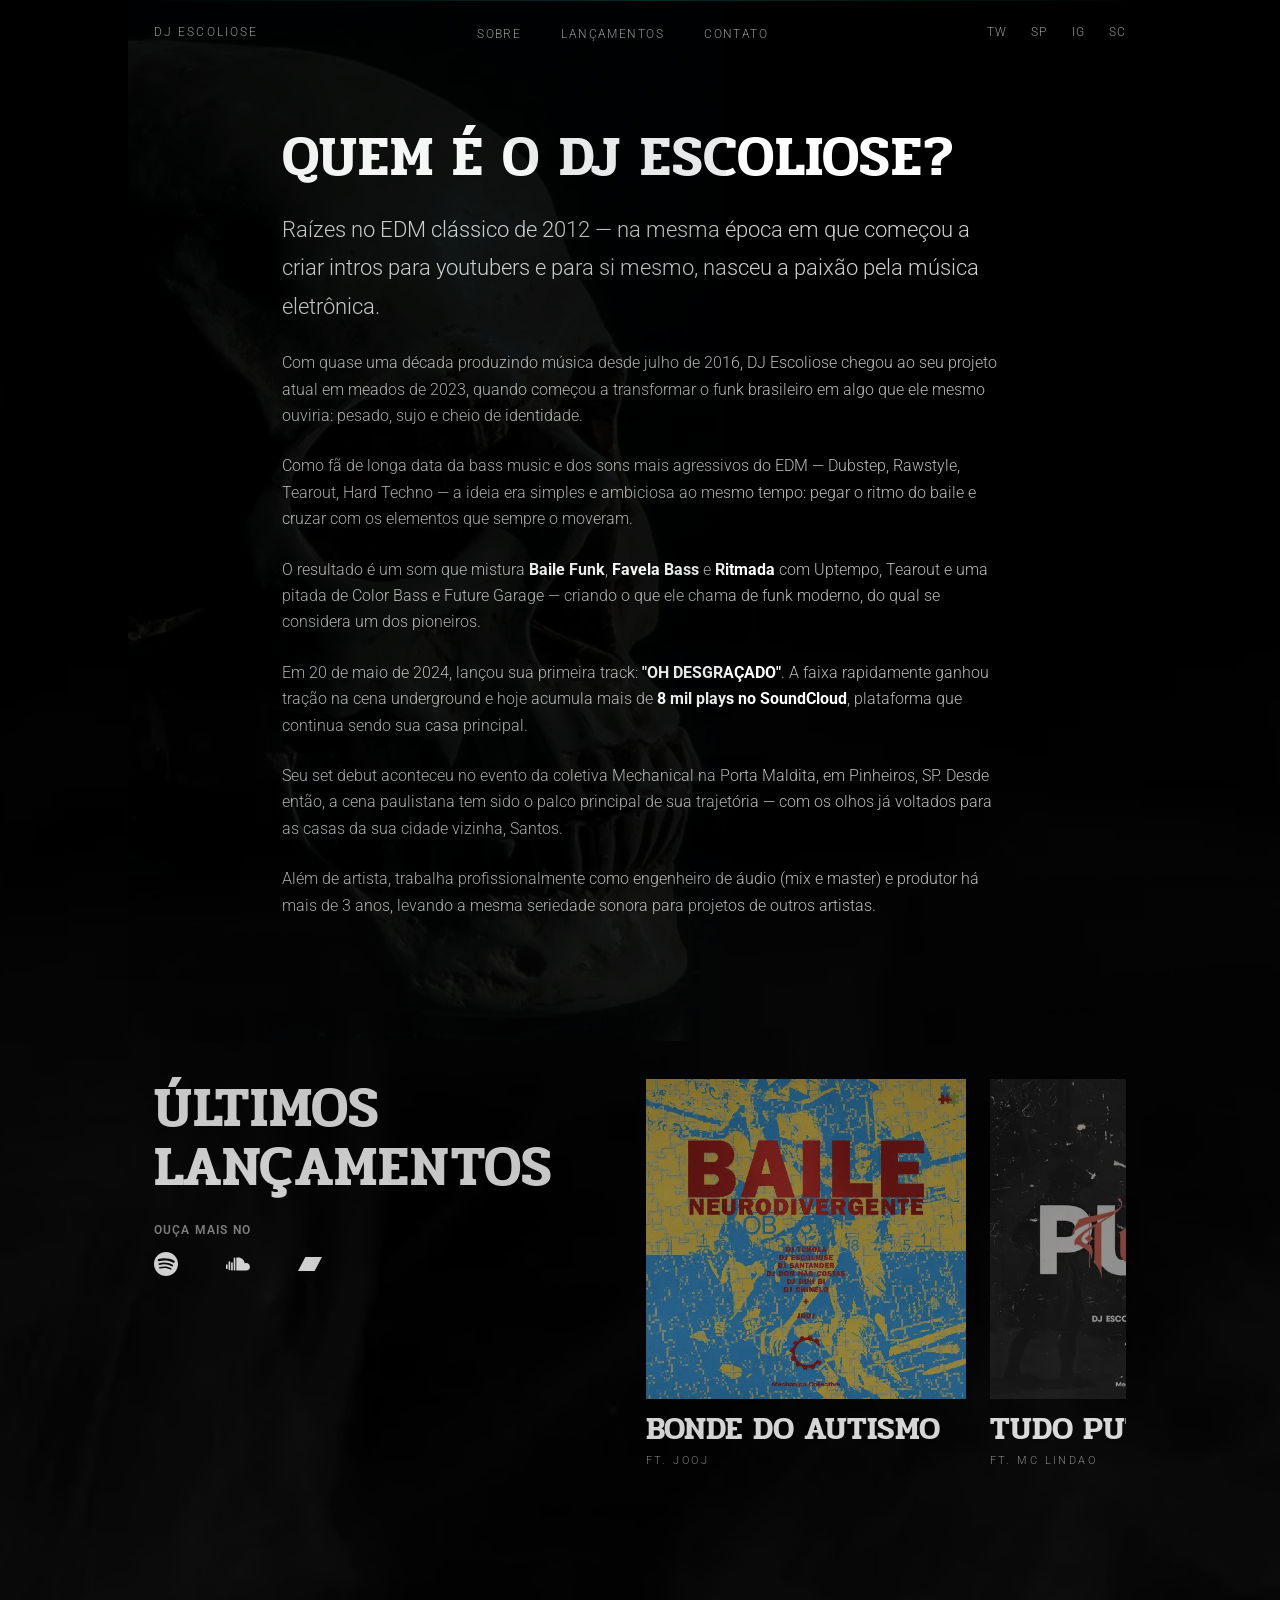
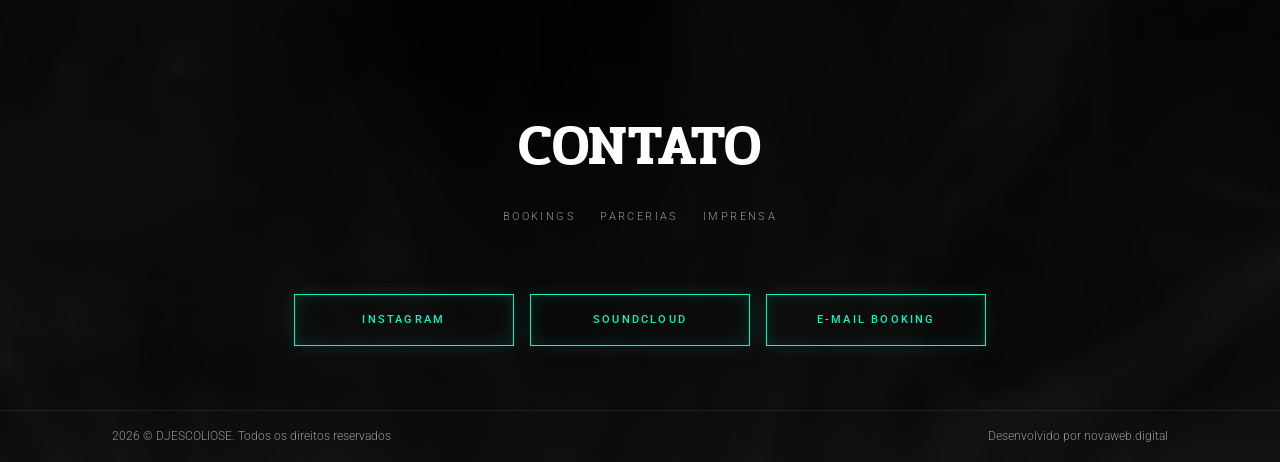
==== sobre.html @ ba5cff95 "adicionado página sobre com texto temporário" ====
<!doctype html>
<html lang="pt-BR">
  <head>
    <meta charset="UTF-8" />
    <meta name="viewport" content="width=device-width, initial-scale=1.0" />
    <title>DJ Escoliose — Funk Moderno da Baixada Santista</title>
    <meta
      name="description"
      content="DJ e produtor de funk moderno da Baixada Santista. Baile Funk cruzado com Uptempo, Tearout e uma pitada de Color Bass e Future GarageUptempo, Tearout e uma pitada de Color Bass e Future Garage."
    />
    <style>
      .sobre {
        z-index: 10;
      }
      @media (min-width: 768px) {
        .sobre {
          max-width: 80vw !important;
        }
      }
    </style>
    <meta property="og:title" content="DJ Escoliose" />
    <meta property="og:description" content="DJ e produtor de funk moderno da Baixada Santista." />
    <meta property="og:type" content="website" />

    <link rel="preconnect" href="https://fonts.googleapis.com" />
    <link rel="preconnect" href="https://fonts.gstatic.com" crossorigin />
    <link
      href="https://fonts.googleapis.com/css2?family=Pridi:wght@200;300;400;500;600;700&family=Roboto:wght@300;400&display=swap"
      rel="stylesheet"
    />
    <link rel="stylesheet" href="global.css" />
    <link rel="stylesheet" href="style.css" />
  </head>

  <body>
    <!-- ── Navegação principal ─────────────────────────────────────────── -->
    <nav class="nav" role="navigation" aria-label="Navegação principal">
      <div class="nav__inner container">
        <a href="/" class="nav__logo texto-xs" aria-label="DJ Escoliose — página inicial">
          DJ ESCOLIOSE
        </a>

        <ul class="nav__links" role="list">
          <li><a href="#sobre"       class="nav__link texto-xs">Sobre</a></li>
          <li><a href="#lancamentos" class="nav__link texto-xs">Lançamentos</a></li>
          <li><a href="#contato"     class="nav__link texto-xs">Contato</a></li>
        </ul>

        <div class="nav__social" aria-label="Redes sociais">
          <a href="https://x.com/djescoliose"          class="nav__social-link texto-xs" aria-label="Twitter / X">TW</a>
          <a href="https://open.spotify.com/intl-pt/artist/1CHyqbLCORKxfhcNqEiguk?si=M6FfU5L5S8-YTeRgNHsVEQ"
             class="nav__social-link texto-xs" aria-label="Spotify" target="_blank" rel="noopener">SP</a>
          <a href="https://instagram.com/djescoliose"  class="nav__social-link texto-xs" aria-label="Instagram" target="_blank" rel="noopener">IG</a>
          <a href="https://soundcloud.com/djescoliose" class="nav__social-link texto-xs" aria-label="SoundCloud" target="_blank" rel="noopener">SC</a>
        </div>

        <button
          class="nav__menu-btn btn btn-primario"
          aria-label="Abrir menu de navegação"
          aria-expanded="false"
          aria-controls="mobile-menu"
        >
          <span aria-hidden="true">Menu</span>
        </button>
      </div>
    </nav>

    <!-- ── Menu mobile ──────────────────────────────────────────────────── -->
    <div
      class="mobile-menu"
      id="mobile-menu"
      role="dialog"
      aria-modal="true"
      aria-label="Menu de navegação"
      aria-hidden="true"
    >
      <div class="mobile-menu__overlay" aria-hidden="true"></div>

      <nav class="mobile-menu__panel" aria-label="Links de navegação">
        <button
          class="mobile-menu__close btn btn-secundario"
          aria-label="Fechar menu de navegação"
        >
          <span aria-hidden="true">Fechar</span>
        </button>

        <ul class="mobile-menu__links" role="list">
          <li><a href="#sobre"       class="mobile-menu__link titulo-md">Sobre</a></li>
          <li><a href="#lancamentos" class="mobile-menu__link titulo-md">Lançamentos</a></li>
          <li><a href="#contato"     class="mobile-menu__link titulo-md">Contato</a></li>
        </ul>

        <div class="mobile-menu__social" aria-label="Redes sociais">
          <a href="https://x.com/djescoliose"          class="nav__social-link texto-xs" aria-label="Twitter / X">TW</a>
          <a href="https://open.spotify.com/intl-pt/artist/1CHyqbLCORKxfhcNqEiguk?si=M6FfU5L5S8-YTeRgNHsVEQ"
             class="nav__social-link texto-xs" aria-label="Spotify" target="_blank" rel="noopener">SP</a>
          <a href="https://instagram.com/djescoliose"  class="nav__social-link texto-xs" aria-label="Instagram" target="_blank" rel="noopener">IG</a>
          <a href="https://soundcloud.com/djescoliose" class="nav__social-link texto-xs" aria-label="SoundCloud" target="_blank" rel="noopener">SC</a>
        </div>
      </nav>
    </div>

    <main id="conteudo-principal">
      <section class="sobre sobre__col-texto container" id="sobre" aria-labelledby="sobre-titulo">
        <img
          src="./assets/dj_escoliose_esqueleto.webp"
          alt=""
          class="sobre__bg"
          loading="lazy"
          aria-hidden="true"
          draggable="false"
        />
        <h2 id="sobre-titulo" class="titulo-lg sobre__headline">Quem é o DJ Escoliose?</h2>

        <p class="texto-xl sobre__lead">
          Raízes no EDM clássico de 2012 — na mesma época em que começou a
          criar intros para youtubers e para si mesmo, nasceu a paixão pela
          música eletrônica.
        </p>

        <p class="texto-md sobre__paragrafo">
          Com quase uma década produzindo música desde julho de 2016, DJ
          Escoliose chegou ao seu projeto atual em meados de 2023, quando
          começou a transformar o funk brasileiro em algo que ele mesmo
          ouviria: pesado, sujo e cheio de identidade.
        </p>

        <p class="texto-md sobre__paragrafo">
          Como fã de longa data da bass music e dos sons mais agressivos do
          EDM — Dubstep, Rawstyle, Tearout, Hard Techno — a ideia era
          simples e ambiciosa ao mesmo tempo: pegar o ritmo do baile e
          cruzar com os elementos que sempre o moveram.
        </p>

        <p class="texto-md sobre__paragrafo">
          O resultado é um som que mistura
          <strong class="neon">Baile Funk</strong>,
          <strong class="neon">Favela Bass</strong> e
          <strong class="neon">Ritmada</strong>
          com Uptempo, Tearout e uma pitada de Color Bass e Future Garage — criando o que
          ele chama de funk moderno, do qual se considera um dos pioneiros.
        </p>

        <p class="texto-md sobre__paragrafo">
          Em 20 de maio de 2024, lançou sua primeira track:
          <strong>"OH DESGRAÇADO"</strong>. A faixa rapidamente ganhou
          tração na cena underground e hoje acumula mais de
          <strong class="neon">8 mil plays no SoundCloud</strong>,
          plataforma que continua sendo sua casa principal.
        </p>
 
        <p class="texto-md sobre__paragrafo">
          Seu set debut aconteceu no evento da coletiva Mechanical na Porta
          Maldita, em Pinheiros, SP. Desde então, a cena paulistana tem sido
          o palco principal de sua trajetória — com os olhos já voltados
          para as casas da sua cidade vizinha, Santos.
        </p>

        <p class="texto-md sobre__paragrafo">
          Além de artista, trabalha profissionalmente como engenheiro de
          áudio (mix e master) e produtor há mais de 3 anos, levando a mesma
          seriedade sonora para projetos de outros artistas.
        </p>
      </section>

      <!-- ── Lançamentos ─────────────────────────────────────────────────── -->
      <section class="lancamentos" id="lancamentos" aria-labelledby="lancamentos-titulo">
        <div class="lancamentos__conteudo container">

          <div class="lancamentos__cabecalho">
            <h2 id="lancamentos-titulo" class="titulo-lg lancamentos__titulo">
              Últimos lançamentos
            </h2>

            <div>
              <p class="lancamentos__links-titulo texto-xs" id="plataformas-label">
                Ouça mais no
              </p>
              <div class="lancamentos__links" aria-labelledby="plataformas-label" role="list">
                <a
                  href="https://open.spotify.com/artist/1CHyqbLCORKxfhcNqEiguk"
                  target="_blank"
                  rel="noopener"
                  aria-label="Ouça no Spotify"
                  role="listitem"
                >
                  <img src="./assets/spotify_icon.svg"   alt="Spotify"   class="btn_icon" loading="lazy" draggable="false" width="24" height="24" />
                </a>
                <a
                  href="https://soundcloud.com/djescoliose"
                  target="_blank"
                  rel="noopener"
                  aria-label="Ouça no SoundCloud"
                  role="listitem"
                >
                  <img src="./assets/soundcloud_icon.svg" alt="SoundCloud" class="btn_icon" loading="lazy" draggable="false" width="24" height="24" />
                </a>
                <a
                  href="https://djescoliose.bandcamp.com"
                  target="_blank"
                  rel="noopener"
                  aria-label="Ouça no Bandcamp"
                  role="listitem"
                >
                  <img src="./assets/bandcamp_icon.svg"  alt="Bandcamp"  class="btn_icon" loading="lazy" draggable="false" width="24" height="24" />
                </a>
              </div>
            </div>
          </div>

          <!-- aria-label no grid já descreve o propósito; role="list" + role="listitem" garantem semântica correta -->
          <ul
            class="lancamentos__grid"
            aria-label="Lista de músicas — arraste para navegar"
          >
            <li class="track">
              <a
                href="https://soundcloud.com/mechanicalcollective/bonde-do-autismo"
                target="_blank"
                rel="noopener"
                class="track__link"
                aria-label="Ouvir Bonde do Autismo (feat. jooj) no SoundCloud"
              >
                <div class="track__thumb" aria-hidden="true">
                  <img
                    src="./assets/bonde_do_autismo_dj_escoliose_jooj.webp"
                    alt=""
                    loading="lazy"
                    width="480"
                    height="480"
                  />
                  <div class="track__play-overlay">
                    <svg class="track__play-icon" viewBox="0 0 24 24" fill="currentColor" aria-hidden="true" width="42" height="42" focusable="false">
                      <path d="M8 5v14l11-7z" />
                    </svg>
                  </div>
                  <div class="track__glow"></div>
                </div>
                <div class="track__info">
                  <span class="titulo-md track__nome">Bonde do Autismo</span>
                  <span class="auxiliar track__feat">ft. jooj</span>
                </div>
              </a>
            </li>

            <li class="track">
              <a
                href="https://soundcloud.com/djescoliose/tudo-puta"
                target="_blank"
                rel="noopener"
                class="track__link"
                aria-label="Ouvir Tudo Puta (feat. mc lindao) no SoundCloud"
              >
                <div class="track__thumb" aria-hidden="true">
                  <img
                    src="./assets/tudo_puta_dj_escoliose_mc_lindao.webp"
                    alt=""
                    loading="lazy"
                    width="480"
                    height="480"
                  />
                  <div class="track__play-overlay">
                    <svg class="track__play-icon" viewBox="0 0 24 24" fill="currentColor" aria-hidden="true" width="42" height="42" focusable="false">
                      <path d="M8 5v14l11-7z" />
                    </svg>
                  </div>
                  <div class="track__glow"></div>
                </div>
                <div class="track__info">
                  <span class="titulo-md track__nome">Tudo Puta</span>
                  <span class="auxiliar track__feat">ft. mc lindao</span>
                </div>
              </a>
            </li>

            <li class="track">
              <a
                href="https://soundcloud.com/mechanicalcollective/bunda"
                target="_blank"
                rel="noopener"
                class="track__link"
                aria-label="Ouvir Bunda (feat. Tena e DJ Mofo) no SoundCloud"
              >
                <div class="track__thumb" aria-hidden="true">
                  <img
                    src="./assets/sequencia_de_bunda_dj_escoliose_tena_dj_mofo.webp"
                    alt=""
                    loading="lazy"
                    width="480"
                    height="480"
                  />
                  <div class="track__play-overlay">
                    <svg class="track__play-icon" viewBox="0 0 24 24" fill="currentColor" aria-hidden="true" width="36" height="36" focusable="false">
                      <path d="M8 5v14l11-7z" />
                    </svg>
                  </div>
                  <div class="track__glow"></div>
                </div>
                <div class="track__info">
                  <span class="titulo-md track__nome">Bunda</span>
                  <span class="auxiliar track__feat">ft. tena &amp; dj mofo</span>
                </div>
              </a>
            </li>

            <li class="track">
              <a
                href="https://soundcloud.com/mechanicalcollective/replay"
                target="_blank"
                rel="noopener"
                class="track__link"
                aria-label="Ouvir Replay (feat. Tena) no SoundCloud"
              >
                <div class="track__thumb" aria-hidden="true">
                  <img
                    src="./assets/replay_dj_escoliose_tena.webp"
                    alt=""
                    loading="lazy"
                    width="480"
                    height="480"
                  />
                  <div class="track__play-overlay">
                    <svg class="track__play-icon" viewBox="0 0 24 24" fill="currentColor" aria-hidden="true" width="36" height="36" focusable="false">
                      <path d="M8 5v14l11-7z" />
                    </svg>
                  </div>
                  <div class="track__glow"></div>
                </div>
                <div class="track__info">
                  <span class="titulo-md track__nome">Replay</span>
                  <span class="auxiliar track__feat">ft. tena</span>
                </div>
              </a>
            </li>
          </ul>

        </div>
      </section>

    </main>

    <!-- ── Footer / Contato ───────────────────────────────────────────────── -->
    <footer class="contato" id="contato" aria-labelledby="contato-titulo">
      <div class="contato__inner container">
        <h2 id="contato-titulo" class="titulo-lg contato__titulo">Contato</h2>

        <ul class="contato__lista" aria-label="Tipos de atendimento">
          <li class="auxiliar">Bookings</li>
          <li class="auxiliar">Parcerias</li>
          <li class="auxiliar">Imprensa</li>
        </ul>

        <div class="contato__acoes" aria-label="Canais de contato">
          <a href="https://instagram.com/djescoliose"  target="_blank" rel="noopener" class="btn btn-primario"><span>Instagram</span></a>
          <a href="https://soundcloud.com/djescoliose" target="_blank" rel="noopener" class="btn btn-primario"><span>SoundCloud</span></a>
          <a href="mailto:djescoliose@gmail.com"    class="btn btn-primario"><span>E-mail booking</span></a>
        </div>
      </div>

      <div class="contato__copyright">
        <p><small>2026 © DJESCOLIOSE. Todos os direitos reservados</small></p>
        <p><small>Desenvolvido por <a href="https://novaweb.digital" target="_blank" rel="noopener">novaweb.digital</a></small></p>
      </div>
    </footer>

    <img
      src="./assets/dj_escoliose_fundo_footer.webp"
      alt=""
      class="contato__bg"
      loading="lazy"
      aria-hidden="true"
      draggable="false"
    />

    <script src="script.js" defer></script>
  </body>
</html>
---- global.css ----
/* ─────────────────────────────────────────────────────────────────────────────
   global.css — tokens, reset, utilitários tipográficos, botões
   ───────────────────────────────────────────────────────────────────────────── */

@import url('https://fonts.googleapis.com/css2?family=Pridi:wght@200;300;400;500;600;700&family=Roboto:wght@300;400&display=swap');

/* ── Tokens ────────────────────────────────────────────────────────────────── */

:root {
  /* Paleta */
  --preto:           #000000;
  --branco:          #ffffff;
  --neon:            #00f5c8;
  --neon-dim:        #00c9a7;
  --neon-dark:       #004d3f;
  --neon-glow:       rgba(0, 245, 200, 0.12);
  --neon-glow-forte: rgba(0, 245, 200, 0.35);

  --cinza-escuro: #0a0a0a;
  --cinza-medio:  #111111;
  --cinza-sutil:  #1c1c1c;
  --cinza-texto:  #969696;
  --cinza-borda:  rgba(255, 255, 255, 0.08);

  /* Tipografia */
  --fonte-titulo: 'Pridi',  Georgia, serif;
  --fonte-corpo:  'Roboto', Helvetica, sans-serif;

  /* Layout */
  --px-mobile:  1.25rem;
  --px-tablet:  3rem;
  --px-desktop: 12vw;

  /* Espaçamento */
  --gap-2xs: 0.25rem;
  --gap-xs:  0.5rem;
  --gap-sm:  1rem;
  --gap-md:  1.5rem;
  --gap-lg:  2.5rem;
  --gap-xl:  4rem;
  --gap-2xl: 7rem;
  --gap-3xl: 12rem;

  /* Animações */
  --transicao:       0.35s cubic-bezier(0.4, 0, 0.2, 1);
  --transicao-rapida: 0.18s cubic-bezier(0.4, 0, 0.2, 1);
}

/* ── Reset ─────────────────────────────────────────────────────────────────── */

*,
*::before,
*::after {
  box-sizing: border-box;
  margin: 0;
  padding: 0;
}

html {
  scroll-behavior: smooth;
  -webkit-font-smoothing: antialiased;
  -moz-osx-font-smoothing: grayscale;
}

/* Respeita a preferência do sistema por animações reduzidas */
@media (prefers-reduced-motion: reduce) {
  html {
    scroll-behavior: auto;
  }

  *,
  *::before,
  *::after {
    animation-duration: 0.01ms !important;
    animation-iteration-count: 1 !important;
    transition-duration: 0.01ms !important;
  }
}

body {
  position: relative;
  background-color: var(--preto);
  color: var(--branco);
  font-family: var(--fonte-corpo);
  font-weight: 300;
  font-size: 1rem;
  line-height: 1.6;
  overflow-x: hidden;
}

img {
  max-width: 100%;
  display: block;
}

a {
  color: inherit;
  text-decoration: none;
}

ul,
ol {
  list-style: none;
}

button {
  cursor: pointer;
  font-family: inherit;
}

/* ── Skip link (acessibilidade) ────────────────────────────────────────────── */

.skip-link {
  position: absolute;
  top: -100%;
  left: 1rem;
  z-index: 9999;
  padding: 0.5rem 1rem;
  background: var(--neon);
  color: var(--preto);
  font-size: 0.875rem;
  font-weight: 500;
  transition: top var(--transicao-rapida);
}

.skip-link:focus {
  top: 1rem;
}

/* ── Container ─────────────────────────────────────────────────────────────── */

.container {
  width: 100%;
  padding-inline: var(--px-mobile);
  margin-inline: auto;
}

@media (min-width: 768px) {
  .container {
    padding-inline: var(--px-tablet);
  }
}

@media (min-width: 1200px) {
  .container {
    padding-inline: var(--px-desktop);
    max-width: 1600px;
  }
}

/* ── Escala tipográfica ────────────────────────────────────────────────────── */

.titulo-2xl {
  font-family: var(--fonte-titulo);
  font-size: clamp(3.7rem, 14vw, 11rem);
  font-weight: 600;
  line-height: 0.88;
  letter-spacing: -0.025em;
  text-transform: uppercase;
  color: var(--branco);
}

.titulo-lg {
  font-family: var(--fonte-titulo);
  font-size: clamp(2rem, 4.5vw, 3.5rem);
  font-weight: 600;
  line-height: 1.05;
  letter-spacing: 0.02em;
  text-transform: uppercase;
  color: var(--branco);
}

.titulo-md {
  font-family: var(--fonte-titulo);
  font-size: clamp(1.7rem, 2.5vw, 2rem);
  font-weight: 600;
  line-height: 1.15;
  text-transform: uppercase;
  color: var(--branco);
}

.texto-xl {
  font-family: var(--fonte-corpo);
  font-size: clamp(1.1rem, 1.8vw, 1.375rem);
  font-weight: 300;
  line-height: 1.75;
  color: var(--branco);
}

.texto-md {
  font-family: var(--fonte-corpo);
  font-size: 1rem;
  font-weight: 300;
  line-height: 1.65;
}

.texto-sm {
  font-family: var(--fonte-corpo);
  font-size: 0.875rem;
  font-weight: 300;
  line-height: 1.55;
  color: var(--cinza-texto);
}

.texto-xs {
  font-family: var(--fonte-corpo);
  font-size: 0.75rem;
  font-weight: 300;
  letter-spacing: 0.1em;
  text-transform: uppercase;
  color: var(--cinza-texto);
}

/* Rótulo auxiliar neon — letras pequenas, caps, tracking largo */
.auxiliar {
  font-family: var(--fonte-corpo);
  font-size: 0.6875rem;
  font-weight: 300;
  letter-spacing: 0.22em;
  text-transform: uppercase;
  color: var(--neon);
}

/* Cor de ênfase neon */
.neon { color: var(--neon); }

/* ── Botões ─────────────────────────────────────────────────────────────────  */

.btn {
  display: inline-flex;
  align-items: center;
  justify-content: center;
  gap: 0.5rem;
  padding: 1rem 2.25rem;
  font-family: var(--fonte-corpo);
  font-size: 0.6875rem;
  font-weight: 500;
  letter-spacing: 0.2em;
  text-transform: uppercase;
  border: none;
  position: relative;
  overflow: hidden;
  transition: all var(--transicao);
  white-space: nowrap;
}

/* Estado de foco visível para todos os botões e links */
.btn:focus-visible,
a:focus-visible {
  outline: 2px solid var(--neon);
  outline-offset: 3px;
}

/* Botão primário — borda neon com fill ao hover */
.btn-primario {
  color: var(--neon);
  border: 1px solid var(--neon);
  background-color: transparent;
  box-shadow: 0 0 18px var(--neon-glow), inset 0 0 18px var(--neon-glow);
}

.btn-primario::after {
  content: '';
  position: absolute;
  inset: 0;
  background: var(--neon);
  transform: translateX(-101%);
  transition: transform var(--transicao);
  z-index: 0;
}

.btn-primario:hover {
  color: var(--preto);
  box-shadow: 0 0 35px rgba(0, 245, 200, 0.6), 0 0 70px rgba(0, 245, 200, 0.25);
}

.btn-primario:hover::after {
  transform: translateX(0);
}

/* Mantém o conteúdo do botão acima do pseudo-elemento de fill */
.btn-primario > *,
.btn-primario span {
  position: relative;
  z-index: 1;
}

/* Botão secundário — borda sutil branca */
.btn-secundario {
  background: transparent;
  color: var(--branco);
  border: 1px solid rgba(255, 255, 255, 0.25);
}

.btn-secundario:hover {
  border-color: rgba(255, 255, 255, 0.7);
  background: rgba(255, 255, 255, 0.04);
  box-shadow: 0 0 25px rgba(255, 255, 255, 0.08);
}

/* Ícone de plataforma (Spotify, SoundCloud, Bandcamp) */
.btn_icon {
  width: 24px;
  height: 24px;
}
---- style.css ----
/* ─────────────────────────────────────────────────────────────────────────────
   style.css — componentes por seção: nav, hero, sobre, lançamentos, contato
   ───────────────────────────────────────────────────────────────────────────── */

/* ── Navegação ──────────────────────────────────────────────────────────────── */

.nav {
  position: fixed;
  top: 0;
  left: 0;
  right: 0;
  z-index: 100;
  padding: 1.25rem 0;
  transition:
    background var(--transicao),
    padding var(--transicao),
    border-color var(--transicao);
}

.nav.scrolled {
  background: rgba(0, 0, 0, 0.92);
  backdrop-filter: blur(12px);
  -webkit-backdrop-filter: blur(12px);
  padding: 0.875rem 0;
  border-bottom: 1px solid var(--cinza-borda);
}

.nav__inner {
  display: flex;
  align-items: center;
  justify-content: space-between;
  gap: 1rem;
}

.nav__logo {
  letter-spacing: 0.18em;
  transition: color var(--transicao);
  flex-shrink: 0;
}

.nav__logo:hover {
  color: var(--neon);
}

/* Links desktop — ocultos em mobile */
.nav__links {
  display: none;
  align-items: center;
  gap: 2.5rem;
}

.nav__link {
  color: var(--cinza-texto);
  letter-spacing: 0.12em;
  transition: color var(--transicao);
  position: relative;
}

/* Sublinhado neon animado */
.nav__link::after {
  content: "";
  position: absolute;
  bottom: -2px;
  left: 0;
  width: 0;
  height: 1px;
  background: var(--neon);
  box-shadow: 0 0 6px var(--neon);
  transition: width var(--transicao);
}

.nav__link:hover {
  color: var(--branco);
}

.nav__link:hover::after {
  width: 100%;
}

/* Links de redes sociais — ocultos em mobile */
.nav__social {
  display: none;
  align-items: center;
  gap: 1.5rem;
}

.nav__social-link {
  color: var(--cinza-texto);
  letter-spacing: 0.1em;
  transition: color var(--transicao);
}

.nav__social-link:hover {
  color: var(--neon);
}

/* Botão de menu mobile — oculto em desktop */
.nav__menu-btn {
  display: flex;
}

@media (min-width: 1024px) {
  .nav__links    { display: flex; }
  .nav__social   { display: flex; }
  .nav__menu-btn { display: none; }
}

/* ── Menu mobile ────────────────────────────────────────────────────────────── */

.mobile-menu {
  position: fixed;
  inset: 0;
  z-index: 200;
  pointer-events: none;
  visibility: hidden;
}

.mobile-menu.aberto {
  pointer-events: auto;
  visibility: visible;
}

.mobile-menu__overlay {
  position: absolute;
  inset: 0;
  background: rgba(0, 0, 0, 0.6);
  opacity: 0;
  transition: opacity var(--transicao);
  backdrop-filter: blur(4px);
  -webkit-backdrop-filter: blur(4px);
}

.mobile-menu.aberto .mobile-menu__overlay {
  opacity: 1;
}

.mobile-menu__panel {
  position: absolute;
  top: 0;
  right: 0;
  bottom: 0;
  width: min(380px, 88vw);
  background: var(--cinza-escuro);
  border-left: 1px solid rgba(0, 245, 200, 0.12);
  padding: 2rem 2rem 3rem;
  display: flex;
  flex-direction: column;
  gap: 3rem;
  transform: translateX(100%);
  transition: transform 0.4s cubic-bezier(0.4, 0, 0.2, 1);
  box-shadow: -20px 0 60px rgba(0, 0, 0, 0.8);
}

.mobile-menu.aberto .mobile-menu__panel {
  transform: translateX(0);
}

.mobile-menu__close {
  align-self: flex-end;
}

.mobile-menu__links {
  display: flex;
  flex-direction: column;
  gap: 0.25rem;
  flex: 1;
}

.mobile-menu__link {
  display: block;
  padding: 0.875rem 0;
  color: var(--cinza-texto);
  border-bottom: 1px solid var(--cinza-borda);
  transition:
    color var(--transicao),
    padding-left var(--transicao);
}

.mobile-menu__link:hover {
  color: var(--neon);
  padding-left: 0.75rem;
}

.mobile-menu__social {
  display: flex;
  gap: 1.5rem;
}

/* ── Hero ───────────────────────────────────────────────────────────────────── */

.hero {
  position: relative;
  width: 100%;
  height: 100vh;
  max-height: 735px;
  display: flex;
  flex-direction: column;
  justify-content: flex-end;
  overflow: hidden;
}

.hero__bg-img {
  position: absolute;
  inset: 0;
  z-index: 0;
  width: 100%;
  height: 100%;
  object-fit: cover;
  object-position: center;
  filter: grayscale(1) brightness(0.25);
}

.hero__content {
  position: relative;
  z-index: 1;
  width: 100%;
  height: 100dvh;
  padding-block: 8rem 5rem;
  display: flex;
  justify-content: center;
}

.hero__titulo {
  display: block;
  text-shadow: 0 0 16px rgba(255, 255, 255, 0.46);
  white-space: nowrap;
  animation: revela-hero 1.2s cubic-bezier(0.16, 1, 0.3, 1) 0.2s both;
}

@keyframes revela-hero {
  from { opacity: 0; transform: translateY(40px); }
  to   { opacity: 1; transform: translateY(0); }
}

.hero__artista {
  height: auto;
  object-fit: contain;
  filter: grayscale(0.2) contrast(1.1);
  position: absolute;
  bottom: 0;
  left: 50%;
  transform: translateX(-50%);
  z-index: 2;
  pointer-events: none; 
  animation: revela-artista 1.4s cubic-bezier(0.16, 1, 0.3, 1) 0.5s both;
}

@keyframes revela-artista {
  from { opacity: 0; transform: translateX(-50%) translateY(30px); }
  to   { opacity: 1; transform: translateX(-50%) translateY(0); }
}

.hero__actions {
  position: absolute;
  top: 30%;
  left: 50%;
  transform: translateX(-50%);
  z-index: 2;
  display: flex;
  flex-wrap: wrap;
  gap: 1rem;
  justify-content: center;
}

@media (min-width: 768px) {
  
  .hero__actions {
    top: auto;
    bottom: 12%;
    gap: 3vw;
    justify-content: flex-start;
  }
}

/* ── Sobre ──────────────────────────────────────────────────────────────────── */

.sobre {
  padding-block: 8rem 4rem;
  position: relative;
}

.sobre::before {
  content: "";
  position: absolute;
  top: 0;
  left: 0;
  right: 0;
  height: 1px;
  background: linear-gradient(to right, transparent, rgba(0, 245, 200, 0.2), transparent);
}

.sobre__bg {
  position: absolute;
  inset: 0;
  object-fit: cover;
  object-position: center;
  z-index: 0;
  opacity: 0.7;
  pointer-events: none;
}

.sobre__corpo {
  position: relative;
  z-index: 2;
  display: grid;
  grid-template-columns: minmax(0, 1fr);
  gap: var(--gap-2xl);
  margin-bottom: var(--gap-2xl);
  align-items: start;
}

@media (min-width: 1024px) {
  .sobre__corpo {
    grid-template-columns: 1fr 420px;
    gap: 3rem;
  }
}

.sobre__col-texto {
  display: flex;
  flex-direction: column;
  gap: var(--gap-md);
  min-width: 0;
}

.sobre__lead      { color: rgba(255, 255, 255, 0.81); }
.sobre__paragrafo { color: rgba(255, 255, 255, 0.73); }
.sobre__paragrafo strong { color: var(--branco); }

.sobre__col-lateral {
  position: relative;
  z-index: 2;
  display: flex;
  flex-direction: column;
  gap: var(--gap-lg);
}

/* Fotos */
.sobre__foto {
  position: relative;
  overflow: hidden;
}

.sobre__foto img {
  border-radius: 8px;
  width: 100%;
  object-fit: cover;
  filter: grayscale(0.4) contrast(1.05);
  transition:
    filter 0.6s cubic-bezier(0.4, 0, 0.2, 1),
    transform 0.6s cubic-bezier(0.4, 0, 0.2, 1);
}

.sobre__foto--secundaria {
  max-height: 40vh;
  margin-top: 4rem;
}

.sobre__foto figcaption {
  margin-top: 0.75rem;
}

/* Gradiente inferior nas fotos */
.sobre__foto--principal::after,
.sobre__foto--secundaria::after {
  content: "";
  position: absolute;
  inset: 0;
  pointer-events: none;
}

/* Lista de referências */
.sobre__refs {
  padding-top: var(--gap-sm);
}

.sobre__refs .auxiliar {
  margin-bottom: 1rem;
}

.sobre__refs-lista {
  display: flex;
  flex-direction: column;
}

.sobre__refs-lista li {
  padding: 0.5rem 0;
  border-bottom: 1px solid var(--cinza-borda);
  color: var(--cinza-texto);
  transition:
    color var(--transicao),
    padding-left var(--transicao);
}

.sobre__refs-lista li:hover {
  color: var(--neon);
  padding-left: 0.5rem;
}

/* Stats — usando <dl> para semântica correta */
.sobre__stats {
  display: flex;
  gap: var(--gap-xl);
}

.sobre__stats-item {
  border-left: 2px solid var(--neon);
  padding-left: 0.75rem;
}

.sobre__stats-numero {
  display: block;
  font-family: var(--fonte-titulo);
  font-size: clamp(1.5rem, 4vw, 2.25rem);
  font-weight: 600;
  color: var(--branco);
}

/* ── Lançamentos ────────────────────────────────────────────────────────────── */

.lancamentos {
  padding-block: 6rem 4rem;
  position: relative;
}

.lancamentos__conteudo {
  display: grid;
  grid-template-columns: 380px minmax(0, 1fr);
  gap: var(--gap-2xl);
  align-items: start;
}

.lancamentos__cabecalho {
  display: flex;
  flex-direction: column;
  align-items: flex-start;
  gap: var(--gap-md);
  margin-bottom: var(--gap-lg);
}

.lancamentos__links-titulo {
  font-size: 0.75rem;
  font-weight: 600;
  letter-spacing: 0.1em;
  text-transform: uppercase;
  color: var(--cinza-texto);
}

.lancamentos__links {
  display: flex;
  gap: 3rem;
  margin-top: 0.75rem;
}

/* Grid horizontal com drag-to-scroll em desktop */
.lancamentos__grid {
  display: flex;
  gap: 24px;
  overflow-x: auto;
  overflow-y: hidden;
  scroll-snap-type: x mandatory;
  scroll-behavior: smooth;
  -webkit-overflow-scrolling: touch;
  cursor: grab;
  user-select: none;
  padding-bottom: 1.5rem;
  margin-bottom: var(--gap-xl);
  /* Remove scrollbar em Firefox */
  scrollbar-width: thin;
  scrollbar-color: rgba(0, 245, 200, 0.35) rgba(255, 255, 255, 0.06);
}

.lancamentos__grid.is-dragging {
  cursor: grabbing;
  scroll-snap-type: none;
}

.lancamentos__grid::-webkit-scrollbar        { height: 4px; }
.lancamentos__grid::-webkit-scrollbar-track  { background: rgba(255, 255, 255, 0.06); }
.lancamentos__grid::-webkit-scrollbar-thumb  { background: rgba(0, 245, 200, 0.35); border-radius: 999px; }

/* Card de track */
.track {
  flex: 0 0 clamp(220px, 28vw, 320px);
  scroll-snap-align: start;
}

.track__link {
  display: block;
  transition: background var(--transicao);
}

.track__thumb {
  position: relative;
  overflow: hidden;
  aspect-ratio: 1;
  isolation: isolate;
}

.track__thumb img {
  width: 100%;
  height: 100%;
  object-fit: cover;
  object-position: center;
  filter: grayscale(0.2) brightness(0.75);
  transition:
    filter 0.5s cubic-bezier(0.4, 0, 0.2, 1),
    transform 0.5s cubic-bezier(0.4, 0, 0.2, 1);
}

.track__link:hover .track__thumb img {
  filter: grayscale(0) brightness(1);
  transform: scale(1.05);
}

/* Overlay de play */
.track__play-overlay {
  position: absolute;
  inset: -1px;
  z-index: 2;
  display: flex;
  align-items: center;
  justify-content: center;
  background: rgba(0, 0, 0, 0.5);
  color: var(--neon);
  opacity: 0;
  transition: opacity var(--transicao);
  backdrop-filter: blur(2px);
}

.track__link:hover .track__play-overlay {
  opacity: 1;
}

.track__play-icon {
  filter:
    drop-shadow(0 0 12px var(--neon))
    drop-shadow(0 0 30px rgba(0, 245, 200, 0.5));
  animation: pulsa-play 2s ease-in-out infinite;
}

@keyframes pulsa-play {
  0%, 100% { transform: scale(1); }
  50%       { transform: scale(1.08); }
}

/* Brilho radial no hover */
.track__glow {
  position: absolute;
  inset: 0;
  z-index: 1;
  background: radial-gradient(ellipse at center, rgba(0, 245, 200, 0.1) 0%, transparent 70%);
  opacity: 0;
  transition: opacity var(--transicao);
  pointer-events: none;
}

.track__link:hover .track__glow { opacity: 1; }

/* Metadados da track */
.track__info {
  display: flex;
  flex-direction: column;
  gap: 0.25rem;
  margin-top: 0.75rem;
}

.track__nome {
  transition: color var(--transicao);
}

.track__link:hover .track__nome { color: var(--neon); }

.track__feat { color: var(--cinza-texto); }

/* ── Contato / Footer ───────────────────────────────────────────────────────── */

.contato {
  position: relative;
  padding-top: 6rem;
  padding-bottom: 0;
  text-align: center;
}

.contato__bg {
  position: absolute;
  inset: 0;
  width: 100%;
  height: 100%;
  object-fit: cover;
  object-position: center bottom;
  z-index: 0;
  opacity: 0.9;
  pointer-events: none;
}

.contato__inner {
  position: relative;
  z-index: 1;
  display: flex;
  flex-direction: column;
  align-items: center;
  gap: var(--gap-md);
  padding-bottom: 4rem;
  max-width: 1000px;
}

.contato__titulo {
  margin-bottom: 0.25rem;
}

.contato__lista {
  display: flex;
  flex-direction: column;
  gap: 0.75rem;
  align-items: center;
  width: 100%;
  max-width: 760px;
  margin-bottom: var(--gap-lg);
}

.contato__lista li {
  padding: 0.25rem 0;
  color: var(--cinza-texto);
}

.contato__acoes {
  display: grid;
  grid-template-columns: 1fr;
  gap: 0.75rem;
  width: 100%;
  max-width: 980px;
}

.contato .btn {
  width: 100%;
  justify-content: center;
  min-height: 3.25rem;
}

.contato__copyright {
  position: relative;
  z-index: 1;
  display: flex;
  flex-direction: column;
  gap: 0.5rem;
  align-items: center;
  padding: var(--gap-sm);
  border-top: 1px solid var(--cinza-borda);
  text-align: center;
}

.contato__copyright p,
.contato__copyright small {
  font-size: 0.75rem;
  color: var(--cinza-texto);
}

.contato__copyright a:hover {
  color: var(--neon);
}

/* ── Media queries de ajuste fino ──────────────────────────────────────────── */

@media (min-width: 768px) {
  .contato__lista {
    flex-direction: row;
    justify-content: center;
    gap: 1.5rem;
  }

  .contato__acoes {
    grid-template-columns: repeat(3, minmax(0, 1fr));
    gap: 1rem;
  }

  .contato__copyright {
    flex-direction: row;
    justify-content: space-between;
    padding-inline: var(--gap-2xl);
  }
}

@media (max-width: 767px) {
  .sobre__bg {
    top: 600px;
  }

  .sobre__foto img {
    max-height: 70vh;
  }

  .lancamentos__conteudo {
    grid-template-columns: 1fr;
  }

  /* Em mobile o grid vira coluna simples, sem scroll horizontal */
  .lancamentos__grid {
    display: grid;
    grid-template-columns: 1fr;
    overflow: visible;
    scroll-snap-type: none;
    cursor: default;
    padding-bottom: 0;
    gap: 48px;
  }
}

@media (max-width: 600px) {
  .hero__artista {
    width: 120%;
  }
  .hero__actions {
    top: 32%;
    flex-wrap: wrap;
    align-items: center;
  }

  .hero {
    height: 100vh;
        max-height: revert-rule;
  }

  .hero__content {
        padding-top: 9rem;
    padding-bottom: 1.5rem;
  }

  .hero__titulo {
    font-size: 3.7rem !important;
    letter-spacing: -0.03em;
  }

  .sobre {
    padding-block: 5.5rem 3rem;
  }

  .sobre__bg {
    top: 100px;
    object-position: center 100px;
  }

  .sobre__corpo {
    gap: var(--gap-lg);
    margin-bottom: var(--gap-lg);
  }

  .sobre__foto--principal  { max-height: 65vh; }
  .sobre__foto--secundaria { max-height: 34vh; margin-top: 2.5rem; }

  .sobre__stats {
    flex-direction: column;
    gap: 1.875rem;
  }

  .sobre__stats-numero {
    font-size: 3rem;
  }

  .lancamentos {
    padding-block: 4.5rem 3rem;
  }

  .lancamentos__cabecalho {
    align-items: center;
    text-align: center;
  }

  .contato {
    padding-top: 0;
  }

  .contato__inner {
    padding-bottom: 8rem;
  }

  .contato__bg {
    top: 0;
  }

  .contato .btn {
    max-width: 90%;
  }

  .contato__lista li {
    width: auto;
  }
}

@media (min-width: 601px) and (max-width: 767px) {
  .sobre__bg {
    top: 100px;
    object-position: center 100px;
  }
}
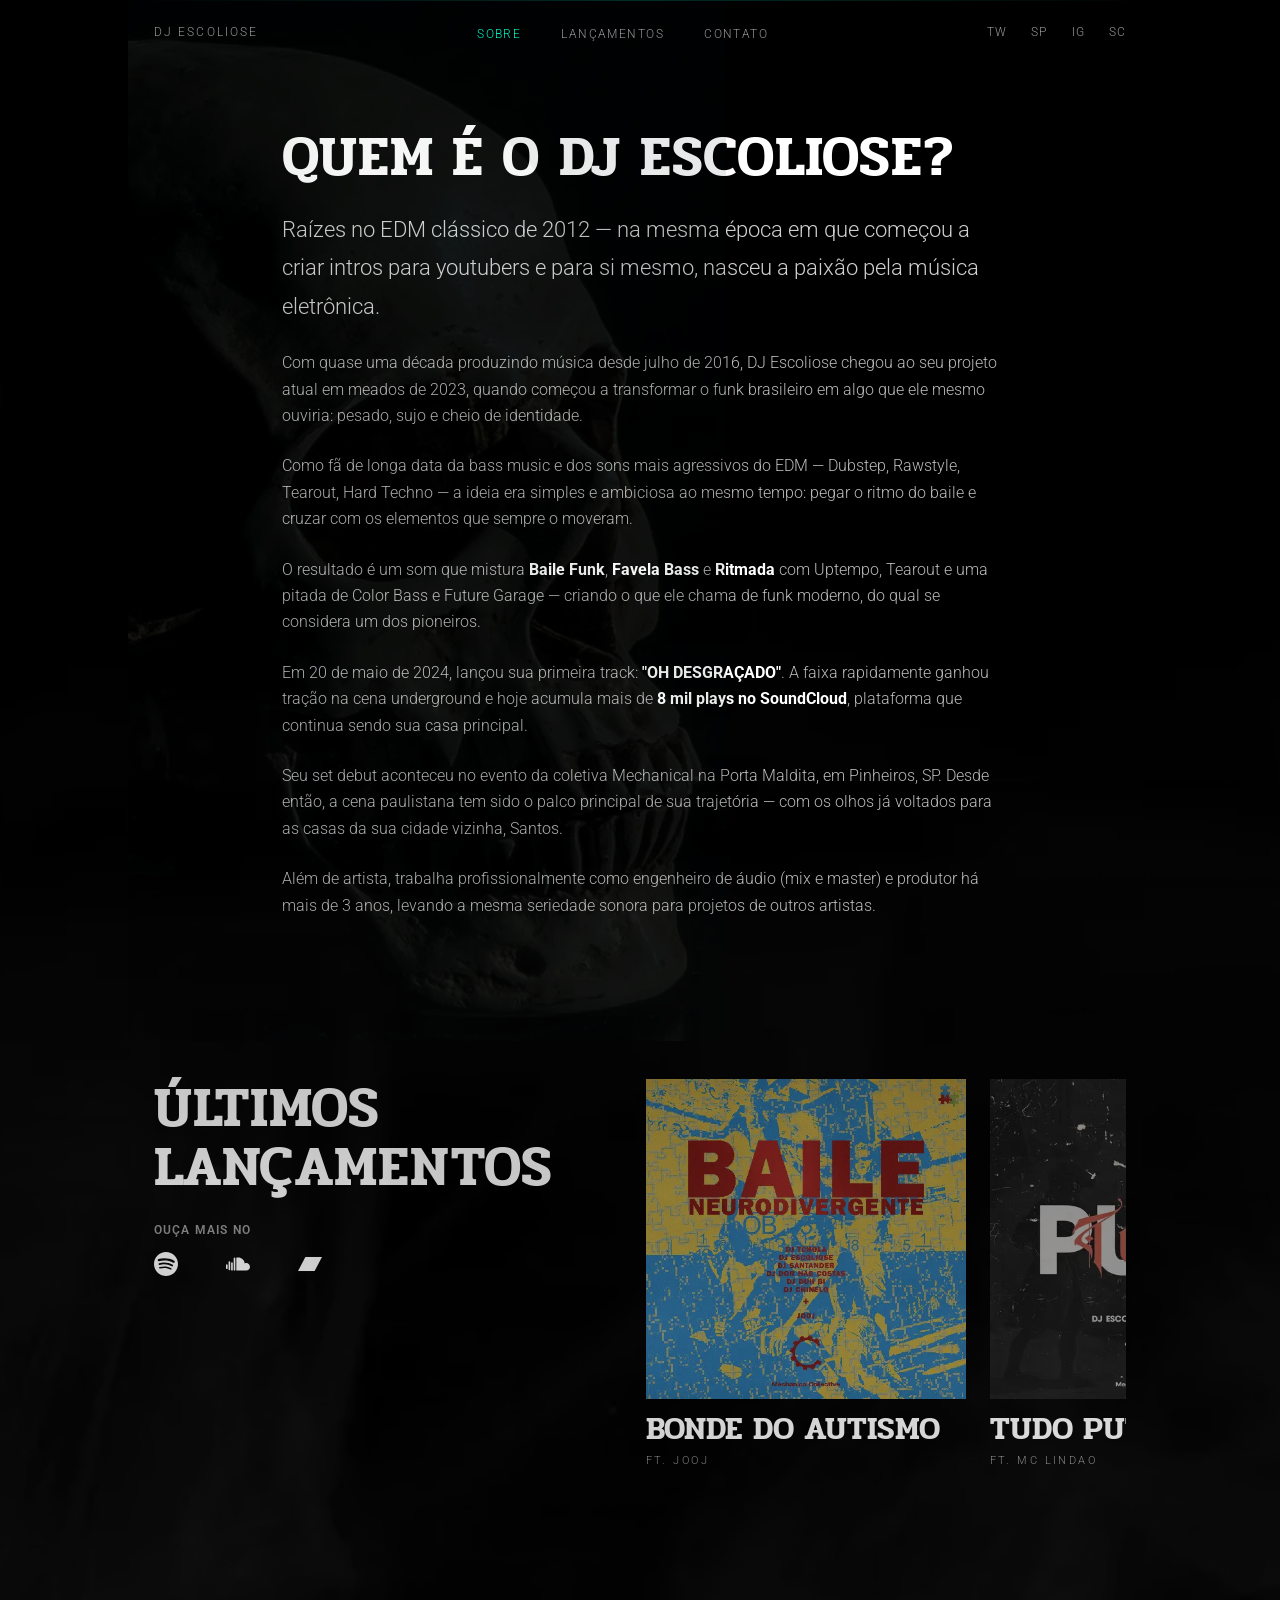
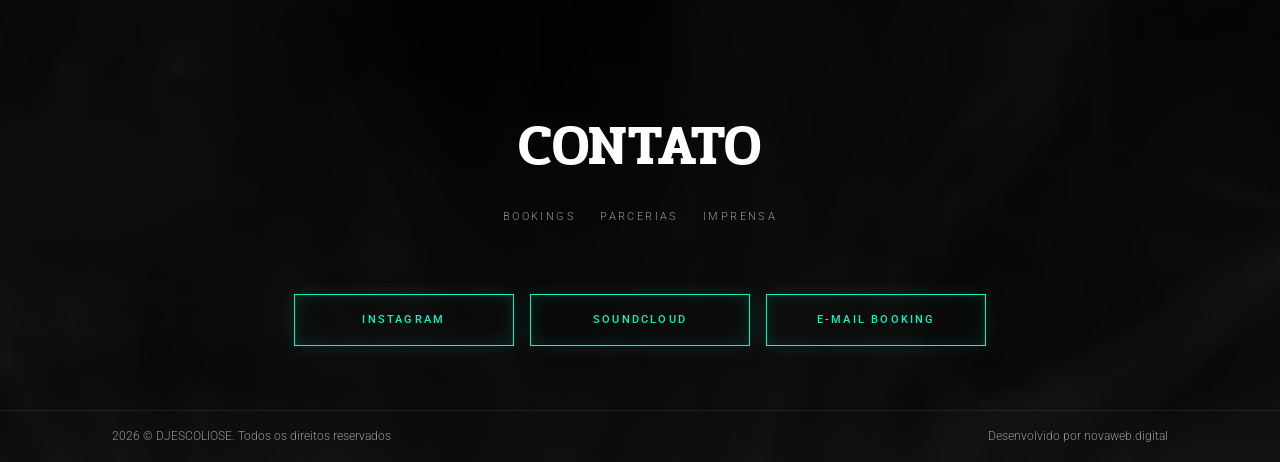
==== commit 30417da2: "alterei os nav links para indicarem pagina atual" ====
--- a/sobre.html
+++ b/sobre.html
@@ -41,7 +41,7 @@
         </a>
 
         <ul class="nav__links" role="list">
-          <li><a href="#sobre"       class="nav__link texto-xs">Sobre</a></li>
+          <li><a href="#sobre"       class="nav__link texto-xs active">Sobre</a></li>
           <li><a href="#lancamentos" class="nav__link texto-xs">Lançamentos</a></li>
           <li><a href="#contato"     class="nav__link texto-xs">Contato</a></li>
         </ul>
--- a/style.css
+++ b/style.css
@@ -76,7 +76,9 @@
 .nav__link:hover::after {
   width: 100%;
 }
-
+.active {
+  color: var(--neon);
+}
 /* Links de redes sociais — ocultos em mobile */
 .nav__social {
   display: none;
